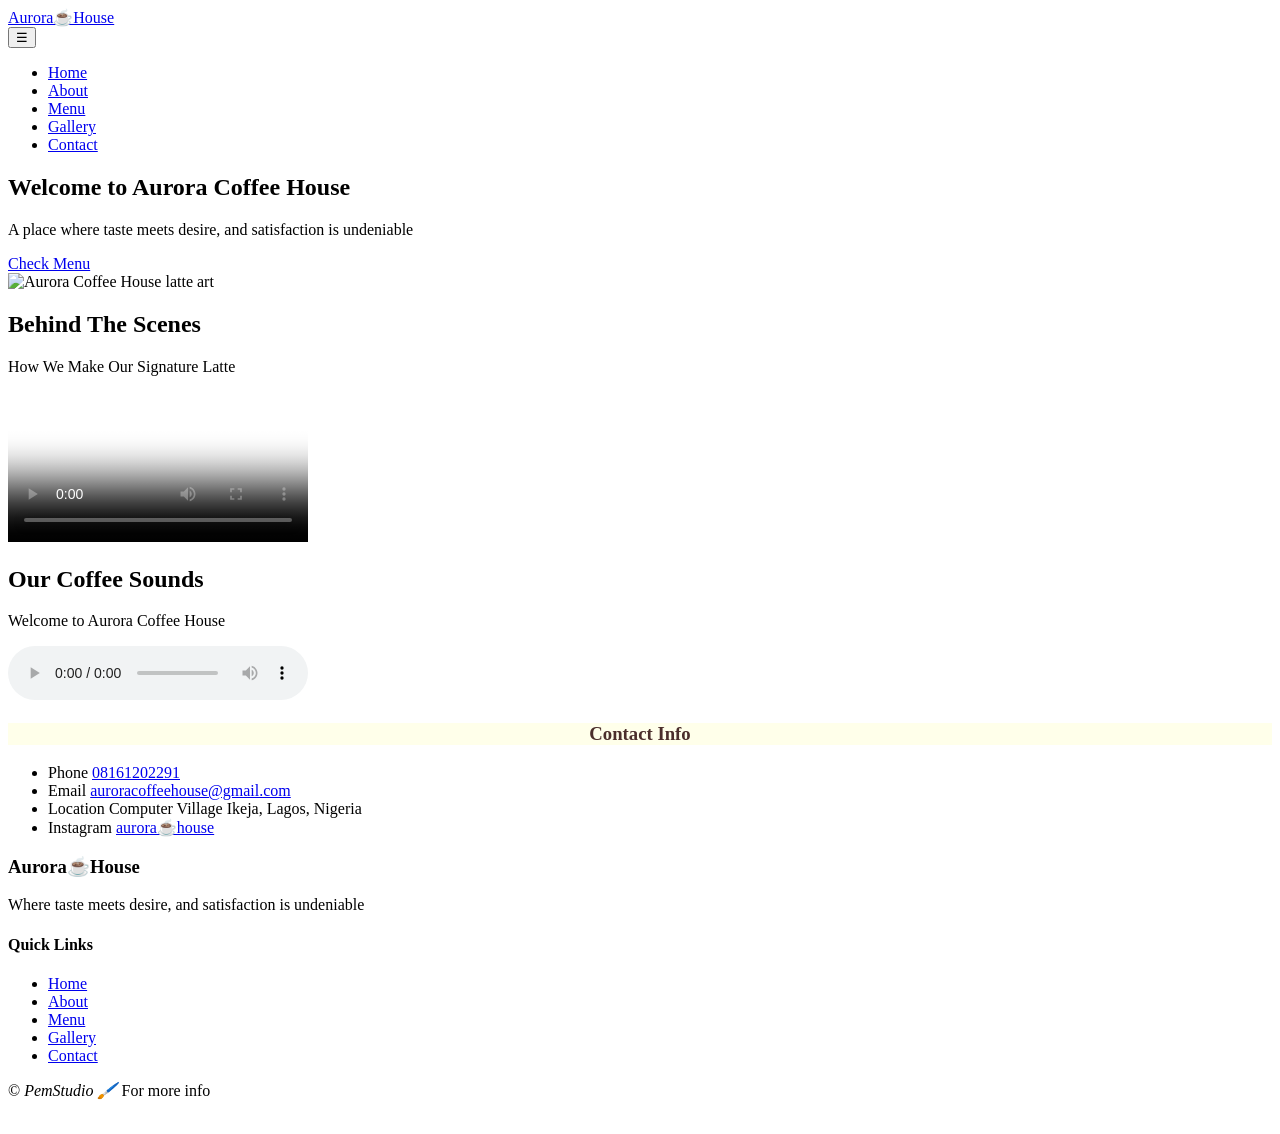
==== index.html @ 08f9f61a "Add files via upload" ====
<!DOCTYPE html>
<html lang="en">
    <head>
        <meta charset="UTF-8">
        <meta name="viewport" content="width=device-width initial-scale=1.0">
        <title>Aurora Coffee House | Welcome Page</title>
        <link rel="stylesheet" href="css/style.css">
        <link rel="stylesheet" href="css/hero.css">
        <link rel="stylesheet" href="css/media.css">
        <link rel="icon" type="image/x-icon" href="favicon.ico">
    </head>
    
    <body>
     <header class="header">
  <a href="index.html" class="logo">Aurora☕House</a>
  <nav class="nav">
    <button class="nav-toggle" aria-label="Menu">☰</button>
    <ul class="nav-list">
      <li><a href="index.html" class="active">Home</a></li>
        <li><a href="about.html">About</a></li>
        <li><a href="menu.html">Menu</a></li>
        <li><a href="gallery.html">Gallery</a></li>
        <li><a href="contact.html">Contact</a></li>
    </ul>
  </nav>
</header>
        
        <main>
            <section class="hero">
  <div class="container hero-inner">
    <div class="hero-content">
      <h1 class="hero-title">Welcome to Aurora Coffee House</h1>
      <p class="hero-tagline">A place where taste meets desire, and satisfaction is undeniable</p>
      <a href="menu.html" class="btn">Check Menu</a>
    </div>
    <div class="hero-image">
      <img src="img/hero.jpg" alt="Aurora Coffee House latte art">
    </div>
  </div>
</section>

<div class="divider"></div>

<section class="media-section">
  <div class="container">
    <h2>Behind The Scenes</h2>
    <div class="video-card">
      <p class="media-title">How We Make Our Signature Latte</p>
      <video controls poster="img/thumbnail.png" class="custom-video">
        <source src="media/video.mp4" type="video/mp4">
        Your browser does not support the video tag.
      </video>
    </div>
  </div>
</section>

<div class="divider"></div>

<section class="media-section">
  <div class="container">
    <h2>Our Coffee Sounds</h2>
    <div class="audio-card">
      <p class="media-title">Welcome to Aurora Coffee House</p>
      <audio controls class="custom-audio">
        <source src="media/audio.mp3" type="audio/mpeg">
        Your browser does not support the audio tag.
      </audio>
    </div>
  </div>
</section>

<div class="divider"></div>
            
   <section>
               <div class="contact-card">
  <h3 style="background-color: #ffffea; color: #4b2e2b; text-align: center;">Contact Info</h3>
  
  <ul class="contact-list">
    <li>
      <span class="contact-label">Phone</span>
      <a href="tel:+2348161202291">08161202291</a>
    </li>
    
    <li>
      <span class="contact-label">Email</span>
      <a href="mailto:auroracoffeehouse@gmail.com">auroracoffeehouse@gmail.com</a>
    </li>
    
    <li>
      <span class="contact-label">Location</span>
      <span>Computer Village Ikeja, Lagos, Nigeria</span>
    </li>
    
    <li>
      <span class="contact-label">Instagram</span>
         <a href="https://instagram.com/auroracoffeehouse" 
   title="Visit our Instagram page" 
   target="_blank">aurora☕house</a>
    </li>
  </ul>
</div>
</section>
            
           
        </main>
        
        <div class="divider"></div>
        
         <footer class="main-footer">
        <div class="footer-grid">
            
            <div class="footer-logo">
                <h3>Aurora☕House</h3>
                <p>Where taste meets desire, and satisfaction is undeniable</p>
            </div>
            
            <div class="footer-links">
                <h4>Quick Links</h4>
                <ul>
                     <li><a href="index.html">Home</a></li>
                    <li><a href="about.html">About</a></li>
                    <li><a href="menu.html">Menu</a></li>
                    <li><a href="gallery.html">Gallery</a></li>
                    <li><a href="contact.html">Contact</a></li>
                </ul>
            </div>
            </div>
           
        <div class="footer-bottom">
        
         <p> ©️ <em>PemStudio 🖌️</em> For more info<br><a href="https://pemstudio.com.ng" target="_blank" style="text-decoration: none; color: white;">Visit Website</a></p>
            
            </div>
            
        </footer>
        
    
     <script src="js/script.js"></script>   
    </body>
    
</html>
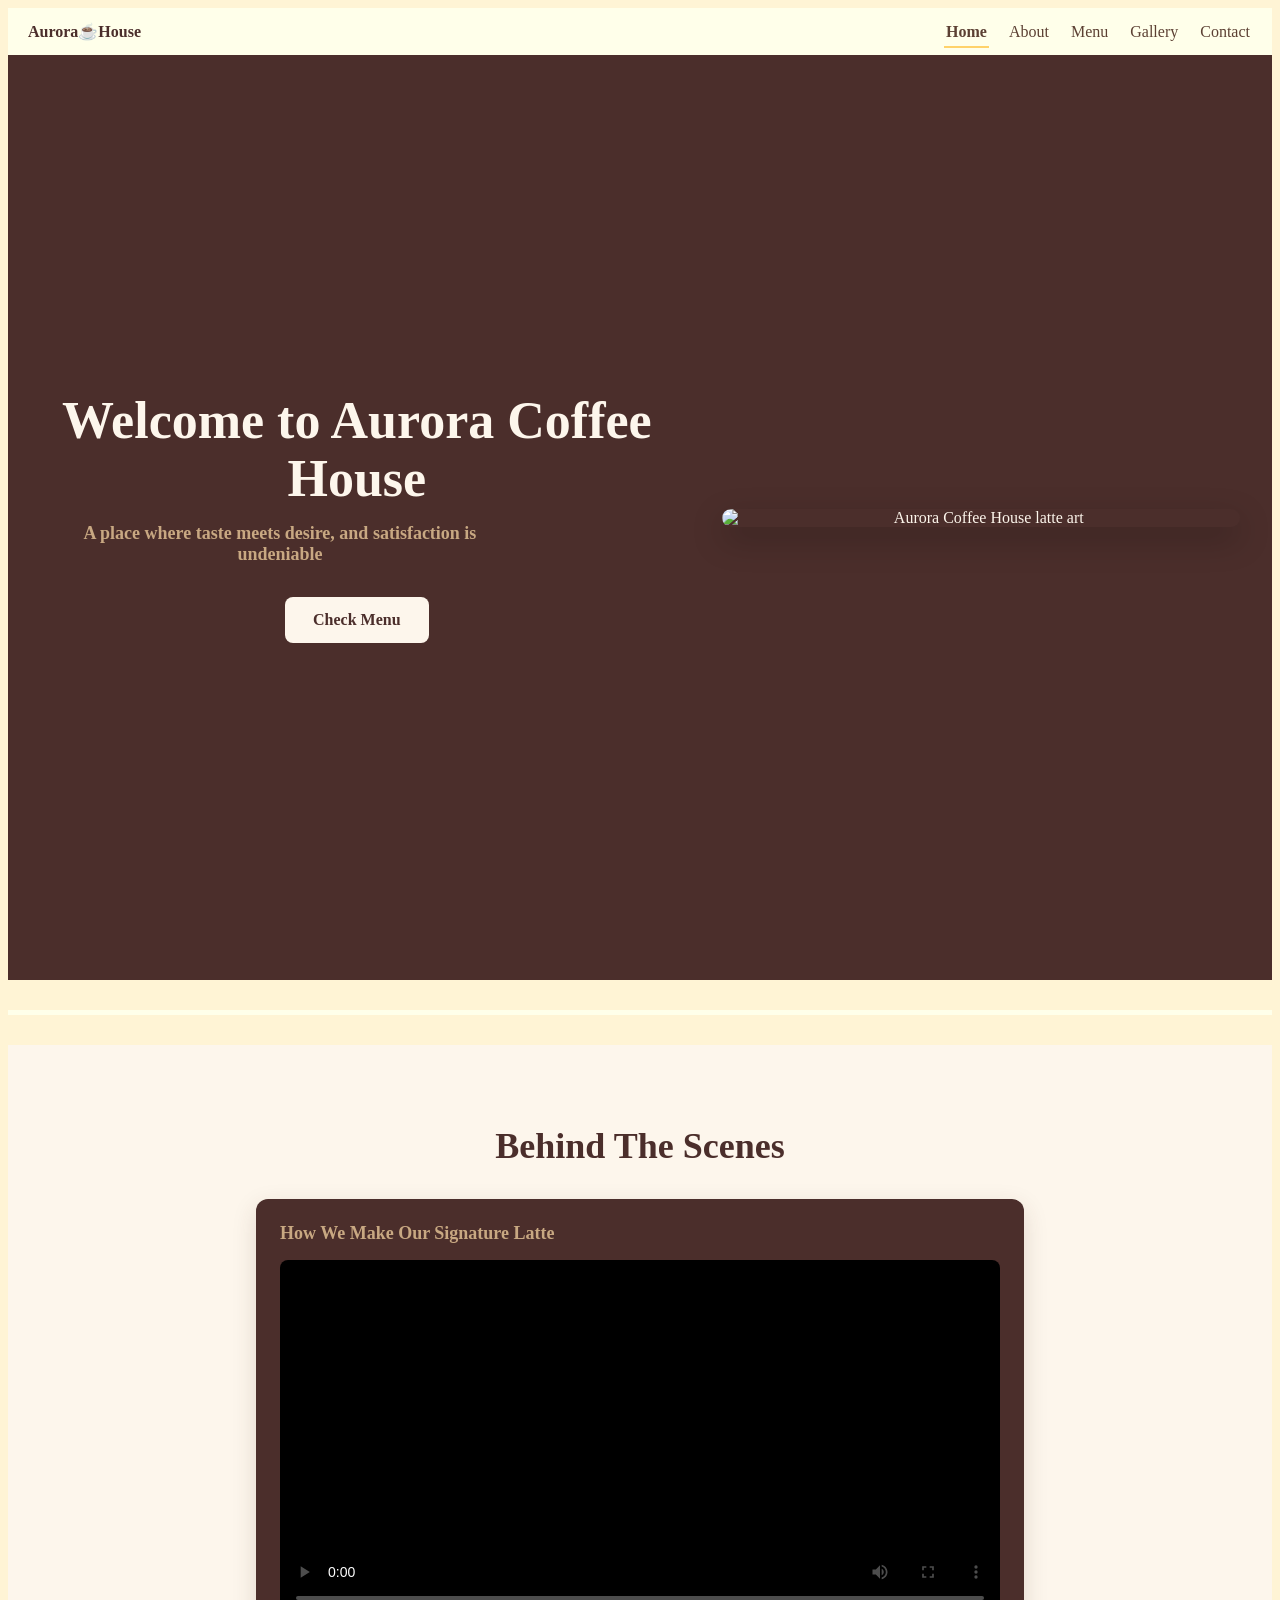
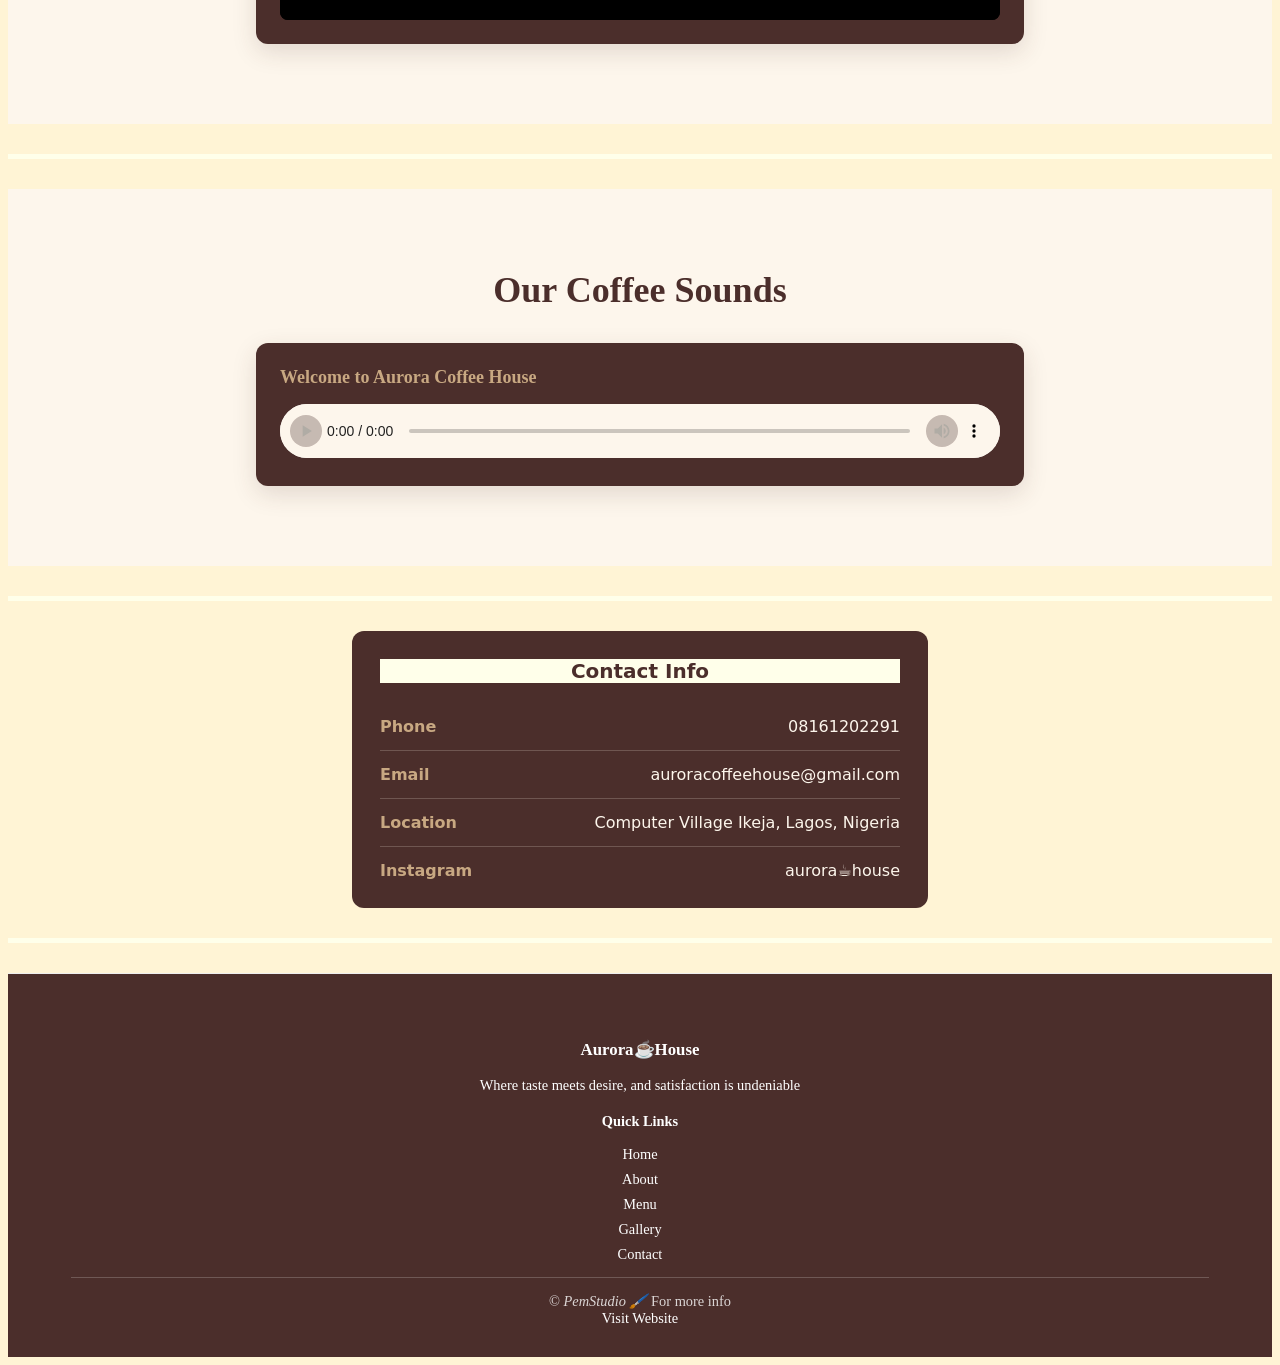
==== commit a9b837e9: "Update index.html" ====
--- a/index.html
+++ b/index.html
@@ -4,9 +4,9 @@
         <meta charset="UTF-8">
         <meta name="viewport" content="width=device-width initial-scale=1.0">
         <title>Aurora Coffee House | Welcome Page</title>
-        <link rel="stylesheet" href="css/style.css">
-        <link rel="stylesheet" href="css/hero.css">
-        <link rel="stylesheet" href="css/media.css">
+        <link rel="stylesheet" href="CSS/style.css">
+        <link rel="stylesheet" href="CSS/hero.css">
+        <link rel="stylesheet" href="CSS/media.css">
         <link rel="icon" type="image/x-icon" href="favicon.ico">
     </head>
     
@@ -135,7 +135,7 @@
         </footer>
         
     
-     <script src="js/script.js"></script>   
+     <script src="Js/script.js"></script>   
     </body>
     
 </html>
--- a/CSS/style.css
+++ b/CSS/style.css
@@ -0,0 +1,254 @@
+
+
+body {
+    background-color: #fff4d5;
+    font-family: Alice;
+}
+
+.header {
+  display: flex;
+  justify-content: space-between;
+  align-items: center;
+  padding: 14px 20px;
+  background: #ffffea;
+  color: white;
+  position: sticky;
+  top: 0;
+}
+
+.logo {
+  color: #4b2e2b;
+  text-decoration: none;
+  font-weight: 700;
+}
+
+
+.nav-list {
+  list-style: none;
+  display: flex;
+  gap: 18px;
+  margin: 0;
+  padding: 0;
+  
+}
+
+.nav-list a {
+  color: #5c4033;
+  text-decoration: none;
+  padding: 6px 2px;
+  border-bottom: 2px solid transparent;
+  transition: border-color .2s, color .2s;
+}
+
+.nav-list a.active {
+  color: #5c4033;
+  border-bottom-color: #ffd26a;
+  font-weight: 600;
+}
+
+.nav-list a:hover {
+  color: white;
+  border-bottom-color: #38bdf8;
+}
+
+.nav-toggle {
+  display: none;
+}
+
+/* mobile */
+@media (max-width: 720px) {
+  .nav-toggle { display: block; background: none; border: 0; color: #4b2e2b; font-size: 20px; }
+  .nav-list { display: none; flex-direction: column; position: absolute; right: 20px; top: 56px; background: #ffffff; padding: 12px; border-radius: 8px; }
+  .nav-list.open { display: flex; }
+}
+
+
+/* --- Footer --- */
+.main-footer {
+    text-align: center;
+    padding: 1.5rem;
+    border-top: 1px solid #eee;
+    background-color: #4b2e2b;
+    font-size: 0.9rem;
+    color: white;
+}
+
+/* --- 3. FOOTER (Blue Background) --- */
+.main-footer {
+    background-color: #4b2e2b; /* Use the primary blue color */
+    color: white; /* Default text color is white */
+    padding: 3rem 5% 1rem;
+    text-align: align;
+    
+}
+
+.footer-grid {
+    /* ... (Keep existing grid settings) ... */
+    border-bottom: 1px solid rgba(255, 255, 255, 0.2); /* Lighter divider for contrast */
+}
+
+.footer-grid h4 {
+    color: white; /* Headings are now white */
+    margin-bottom: 1rem;
+}
+
+.footer-links {
+   
+}
+
+.footer-links a {
+    color: white; /* Links are white */
+    text-decoration: none;
+    display: block;
+    margin-bottom: 8px;
+    transition: color 0.3s;
+}
+
+.footer-links a:hover {
+    color: #4b2e2b; /* Use black/dark text on hover for contrast (if needed) */
+}
+
+/* Ensure all lists in the footer grid have no bullets */
+.footer-links ul {
+    list-style: none; 
+    padding: 0;
+}
+
+.footer-bottom {
+    text-align: center;
+    font-size: 0.9rem;
+    color: rgba(255, 255, 255, 0.8); /* Slightly more prominent white */
+}
+
+@media (min-width: 768px) {
+    .footer-grid {
+        grid-template-columns: 2fr 1fr 1fr; /* Logo, Links, Social on desktop */
+    }
+}
+
+.hero-image {
+    flex: 1;
+    min-width: 300px;
+    display: flex;
+    align-items: center;
+    justify-content: flex-end;
+}
+
+/* --- Section Divider Styling --- */
+.divider {
+    width: 100%; /* Full width */
+    height: 5px; /* Slightly thinner for elegance */
+    background: #ffffea; /* Use the defined rainbow gradient */
+    margin: 30px 0; /* Generous vertical spacing for separation on desktop */
+    border: none;
+}
+
+.hero {
+    background: linear-gradient (135deg, #1a1a2e 0%, #16213e 50%, #0f3460 100%);
+    
+    color: #4b2e2b;
+    padding: 120px 0;
+    min-height: 90vh;
+    display: flex;
+    align-items: center;
+    justify-content: center;
+    text-align: center;
+}
+
+
+
+ .banner {
+    background: linear-gradient (135deg, #1a1a2e 0%, #16213e 50%, #0f3460 100%),
+    url('hero.jpg') center/cover;
+    color: #4b2e2b;
+    padding: 60px 0;
+    min-height: 25vh;
+    display: flex;
+    align-items: center;
+    justify-content: center;
+    text-align: center;
+}
+
+
+.contact-card {
+  max-width: 520px;
+  margin: 0 auto;
+  padding: 28px;
+  background: #4B2E2B;
+  color: #FDF6EC;
+  border-radius: 12px;
+  font-family: system-ui, sans-serif;
+  align-items: center;
+}
+
+.contact-card h3 {
+  margin: 0 0 20px;
+  font-size: 20px;
+  color: #FDF6EC;
+}
+
+.contact-list {
+  list-style: none;
+  margin: 0;
+  padding: 0;
+}
+
+.contact-list li {
+  display: flex;
+  justify-content: space-between;
+  align-items: center;
+  padding: 14px 0;
+  border-bottom: 1px solid rgba(253, 246, 236, 0.2); /* milk at 20% opacity */
+}
+
+.contact-list li:last-child {
+  border-bottom: none;
+  padding-bottom: 0;
+}
+
+.contact-label {
+  font-weight: 600;
+  color: #C8A882; /* that warm tan accent from focus states */
+}
+
+.contact-list a {
+  color: #FDF6EC;
+  text-decoration: none;
+  transition: opacity 0.2s;
+}
+
+.contact-list a:hover {
+  opacity: 0.8;
+  text-decoration: underline;
+}
+
+/* Mobile */
+@media (max-width: 600px) {
+  .contact-card {
+    padding: 20px 16px;
+    border-radius: 0;
+    margin: 16px 0;
+  }
+  
+  .contact-list li {
+    flex-direction: column;
+    align-items: flex-start;
+    gap: 4px;
+  }
+  
+  .social-link {
+  display: inline-flex;
+  align-items: center;
+  justify-content: center;
+  width: 44px;
+  height: 44px;
+  background: #4B2E2B;
+  color: #FDF6EC;
+  border-radius: 50%;
+  transition: background 0.2s;
+}
+
+.social-link:hover {
+  background: #C17D3C;
+}
+
--- a/CSS/hero.css
+++ b/CSS/hero.css
@@ -0,0 +1,113 @@
+/* Shared container */
+.container {
+  max-width: 1200px;
+  margin: 0 auto;
+  padding: 0 20px;
+}
+
+/* Home Page Hero */
+.hero {
+  background: #4B2E2B;
+  color: #FDF6EC;
+  padding: 80px 0;
+  min-height: 85vh;
+  display: flex;
+  align-items: center;
+}
+
+.hero-inner {
+  display: grid;
+  grid-template-columns: 1.1fr 0.9fr;
+  gap: 48px;
+  align-items: center;
+}
+
+.hero-title {
+  font-size: 52px;
+  line-height: 1.1;
+  margin: 0 0 16px;
+  color: #FDF6EC;
+}
+
+.hero-tagline {
+  color: #C8A882; /* warm tan accent you used before */
+  font-weight: 600;
+  font-size: 18px;
+  margin: 0 0 32px;
+  max-width: 480px;
+}
+
+.btn {
+  display: inline-block;
+  background: #FDF6EC;
+  color: #4B2E2B;
+  padding: 14px 28px;
+  border-radius: 8px;
+  text-decoration: none;
+  font-weight: 700;
+  transition: opacity 0.2s, transform 0.2s;
+}
+
+.btn:hover {
+  opacity: 0.9;
+  transform: translateY(-2px);
+}
+
+.hero-image img {
+  width: 100%;
+  height: auto;
+  border-radius: 12px;
+  box-shadow: 0 12px 32px rgba(0, 0, 0, 0.25);
+}
+
+/* Banner for other pages */
+.banner {
+  background: linear-gradient(rgba(75, 46, 43, 0.85), rgba(75, 46, 43, 0.85)), 
+              url('hero.jpg') center/cover no-repeat;
+  color: #FDF6EC;
+  padding: 80px 0;
+  text-align: center;
+}
+
+.banner h1 {
+  font-size: 42px;
+  margin: 0 0 12px;
+  color: #FDF6EC;
+}
+
+.banner-tagline {
+  color: #C8A882;
+  font-weight: 600;
+  font-size: 18px;
+  margin: 0;
+}
+
+/* Mobile */
+@media (max-width: 900px) {
+  .hero-inner {
+    grid-template-columns: 1fr;
+    text-align: center;
+    gap: 32px;
+  }
+  
+  .hero-title {
+    font-size: 38px;
+  }
+  
+  .hero-tagline {
+    margin: 0 auto 32px;
+  }
+  
+  .hero {
+    padding: 60px 0;
+    min-height: auto;
+  }
+  
+  .banner {
+    padding: 60px 0;
+  }
+  
+  .banner h1 {
+    font-size: 32px;
+  }
+}
--- a/CSS/media.css
+++ b/CSS/media.css
@@ -0,0 +1,72 @@
+.media-section {
+  background: #FDF6EC;
+  padding: 80px 0;
+}
+
+.media-section h2 {
+  text-align: center;
+  font-size: 36px;
+  color: #4B2E2B;
+  margin: 0 0 32px;
+}
+
+.audio-card,
+.video-card {
+  max-width: 720px;
+  margin: 0 auto;
+  background: #4B2E2B;
+  padding: 24px;
+  border-radius: 12px;
+  box-shadow: 0 8px 24px rgba(75, 46, 43, 0.15);
+}
+
+.media-title {
+  color: #C8A882;
+  font-weight: 600;
+  margin: 0 0 16px;
+  font-size: 18px;
+}
+
+/* Audio Styling */
+.custom-audio {
+  width: 100%;
+  height: 54px;
+  border-radius: 8px;
+}
+
+/* Makes the browser’s default controls fit the theme */
+.custom-audio::-webkit-media-controls-panel {
+  background-color: #FDF6EC;
+}
+
+.custom-audio::-webkit-media-controls-play-button,
+.custom-audio::-webkit-media-controls-mute-button {
+  background-color: #4B2E2B;
+  border-radius: 50%;
+}
+
+/* Video Styling */
+.custom-video {
+  width: 100%;
+  height: auto;
+  display: block;
+  border-radius: 8px;
+  background: #000; /* while loading */
+}
+
+/* Mobile */
+@media (max-width: 600px) {
+  .media-section {
+    padding: 60px 0;
+  }
+  
+  .audio-card,
+  .video-card {
+    padding: 16px;
+    border-radius: 0;
+  }
+  
+  .media-section h2 {
+    font-size: 28px;
+  }
+}
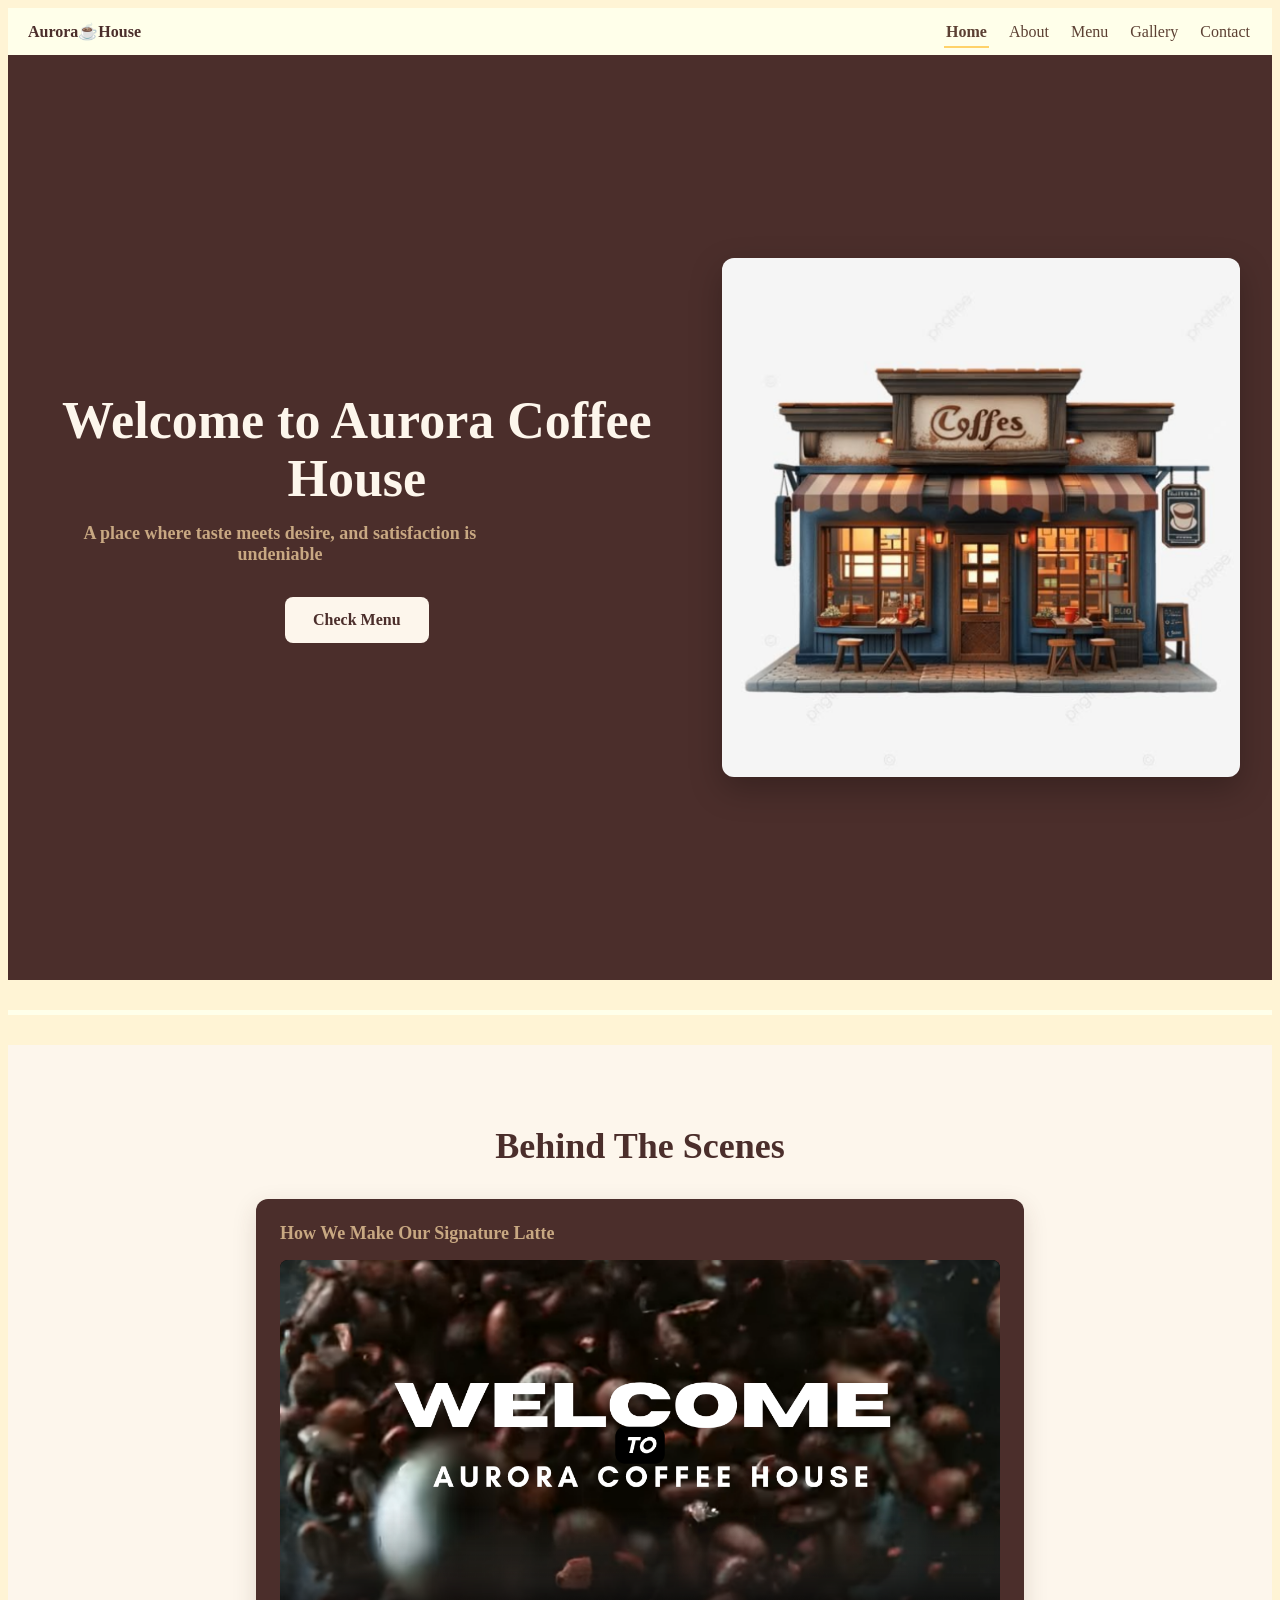
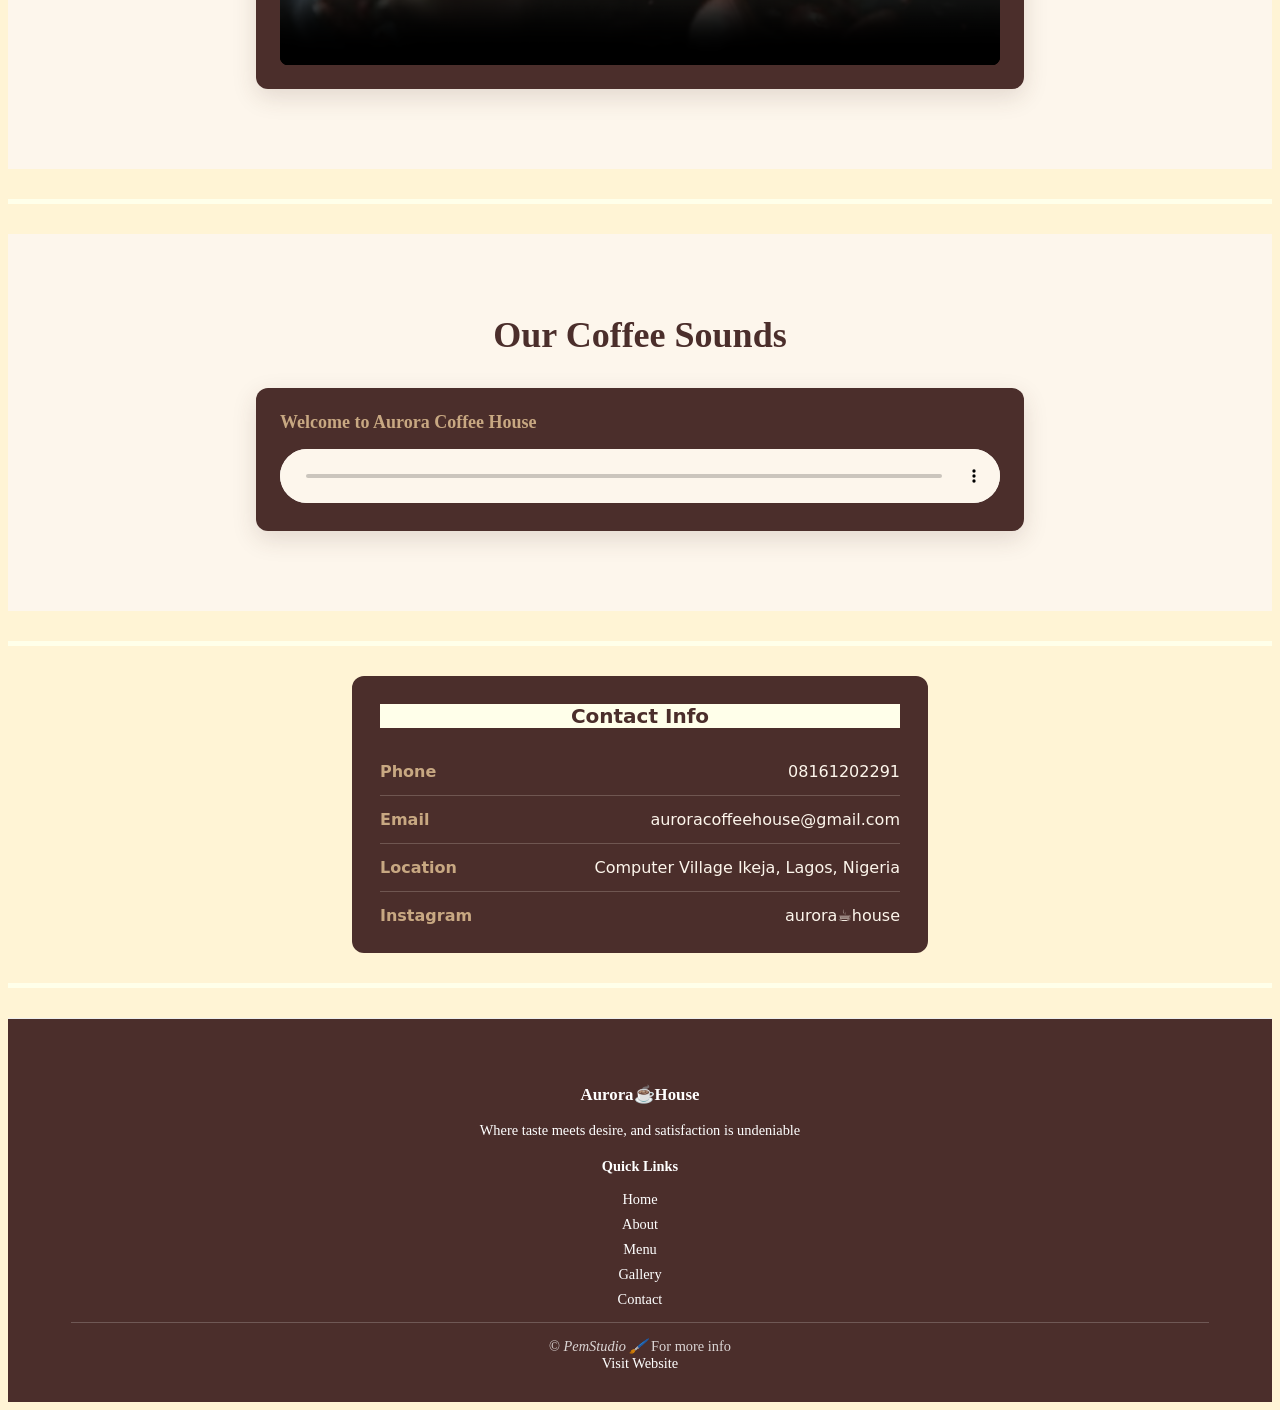
==== commit c1116495: "Update index.html" ====
--- a/index.html
+++ b/index.html
@@ -34,7 +34,7 @@
       <a href="menu.html" class="btn">Check Menu</a>
     </div>
     <div class="hero-image">
-      <img src="img/hero.jpg" alt="Aurora Coffee House latte art">
+      <img src="images/hero.jpg" alt="Aurora Coffee House latte art">
     </div>
   </div>
 </section>
@@ -46,7 +46,7 @@
     <h2>Behind The Scenes</h2>
     <div class="video-card">
       <p class="media-title">How We Make Our Signature Latte</p>
-      <video controls poster="img/thumbnail.png" class="custom-video">
+      <video controls poster="images/thumbnail.png" class="custom-video">
         <source src="media/video.mp4" type="video/mp4">
         Your browser does not support the video tag.
       </video>
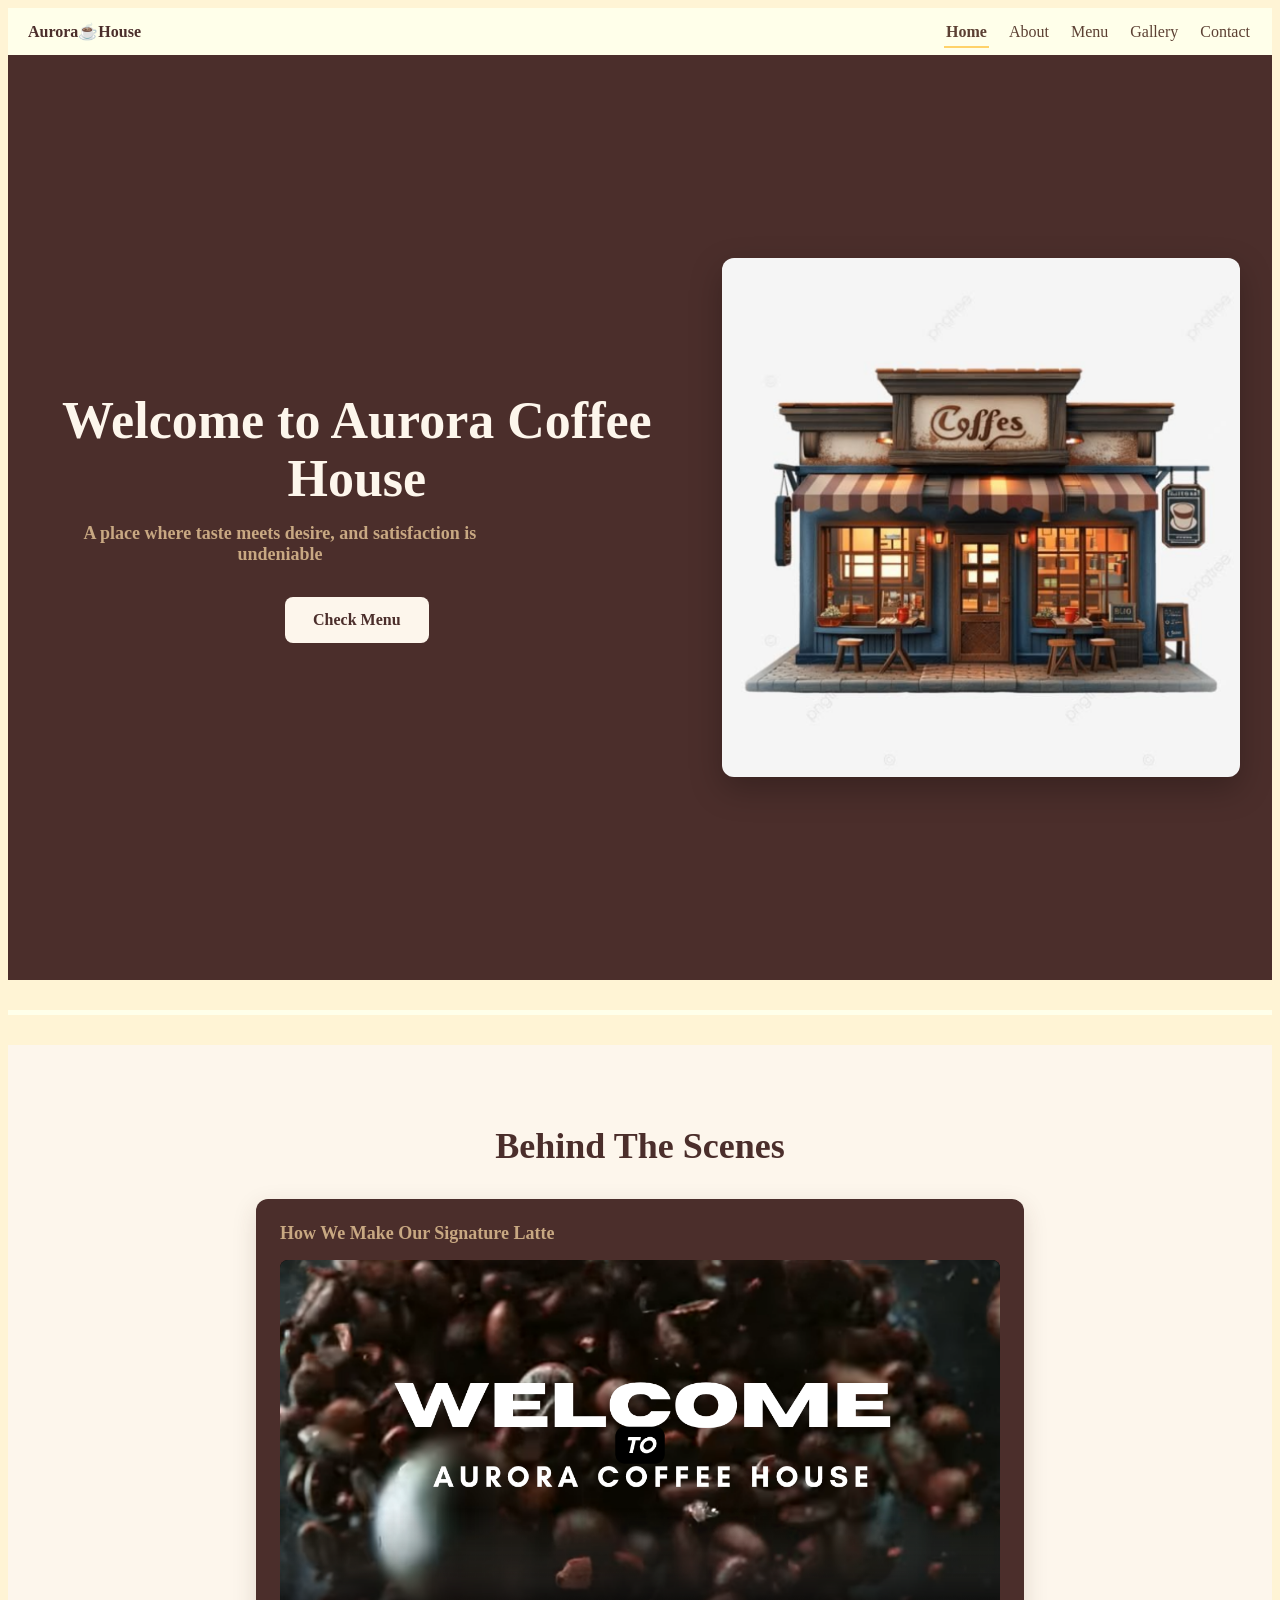
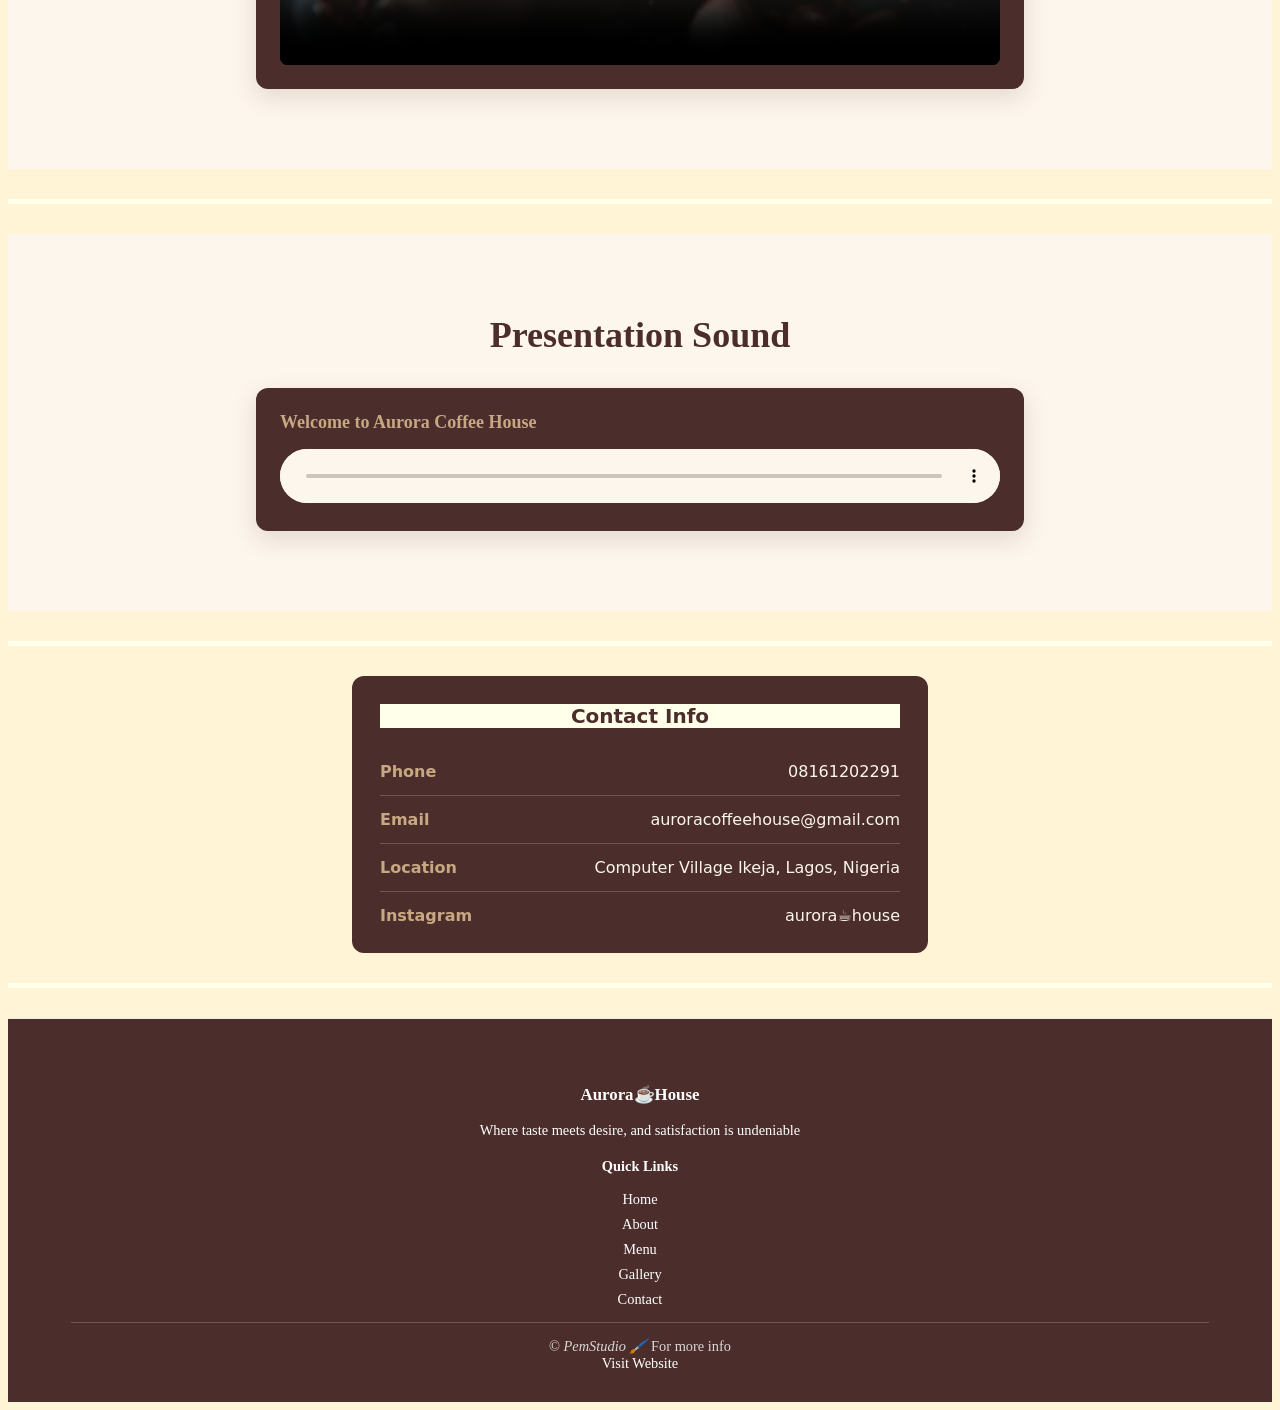
==== commit d1f951ab: "Update index.html" ====
--- a/index.html
+++ b/index.html
@@ -4,6 +4,9 @@
         <meta charset="UTF-8">
         <meta name="viewport" content="width=device-width initial-scale=1.0">
         <title>Aurora Coffee House | Welcome Page</title>
+        <meta name="title" content="Aurora ☕ House | A place where taste meets desire, and satisfaction is undeniable">
+        <meta property="og:image" content="https://aurora-ch.vercel.app/images/hero.jpg">
+        
         <link rel="stylesheet" href="CSS/style.css">
         <link rel="stylesheet" href="CSS/hero.css">
         <link rel="stylesheet" href="CSS/media.css">
@@ -58,7 +61,7 @@
 
 <section class="media-section">
   <div class="container">
-    <h2>Our Coffee Sounds</h2>
+    <h2>Presentation Sound</h2>
     <div class="audio-card">
       <p class="media-title">Welcome to Aurora Coffee House</p>
       <audio controls class="custom-audio">
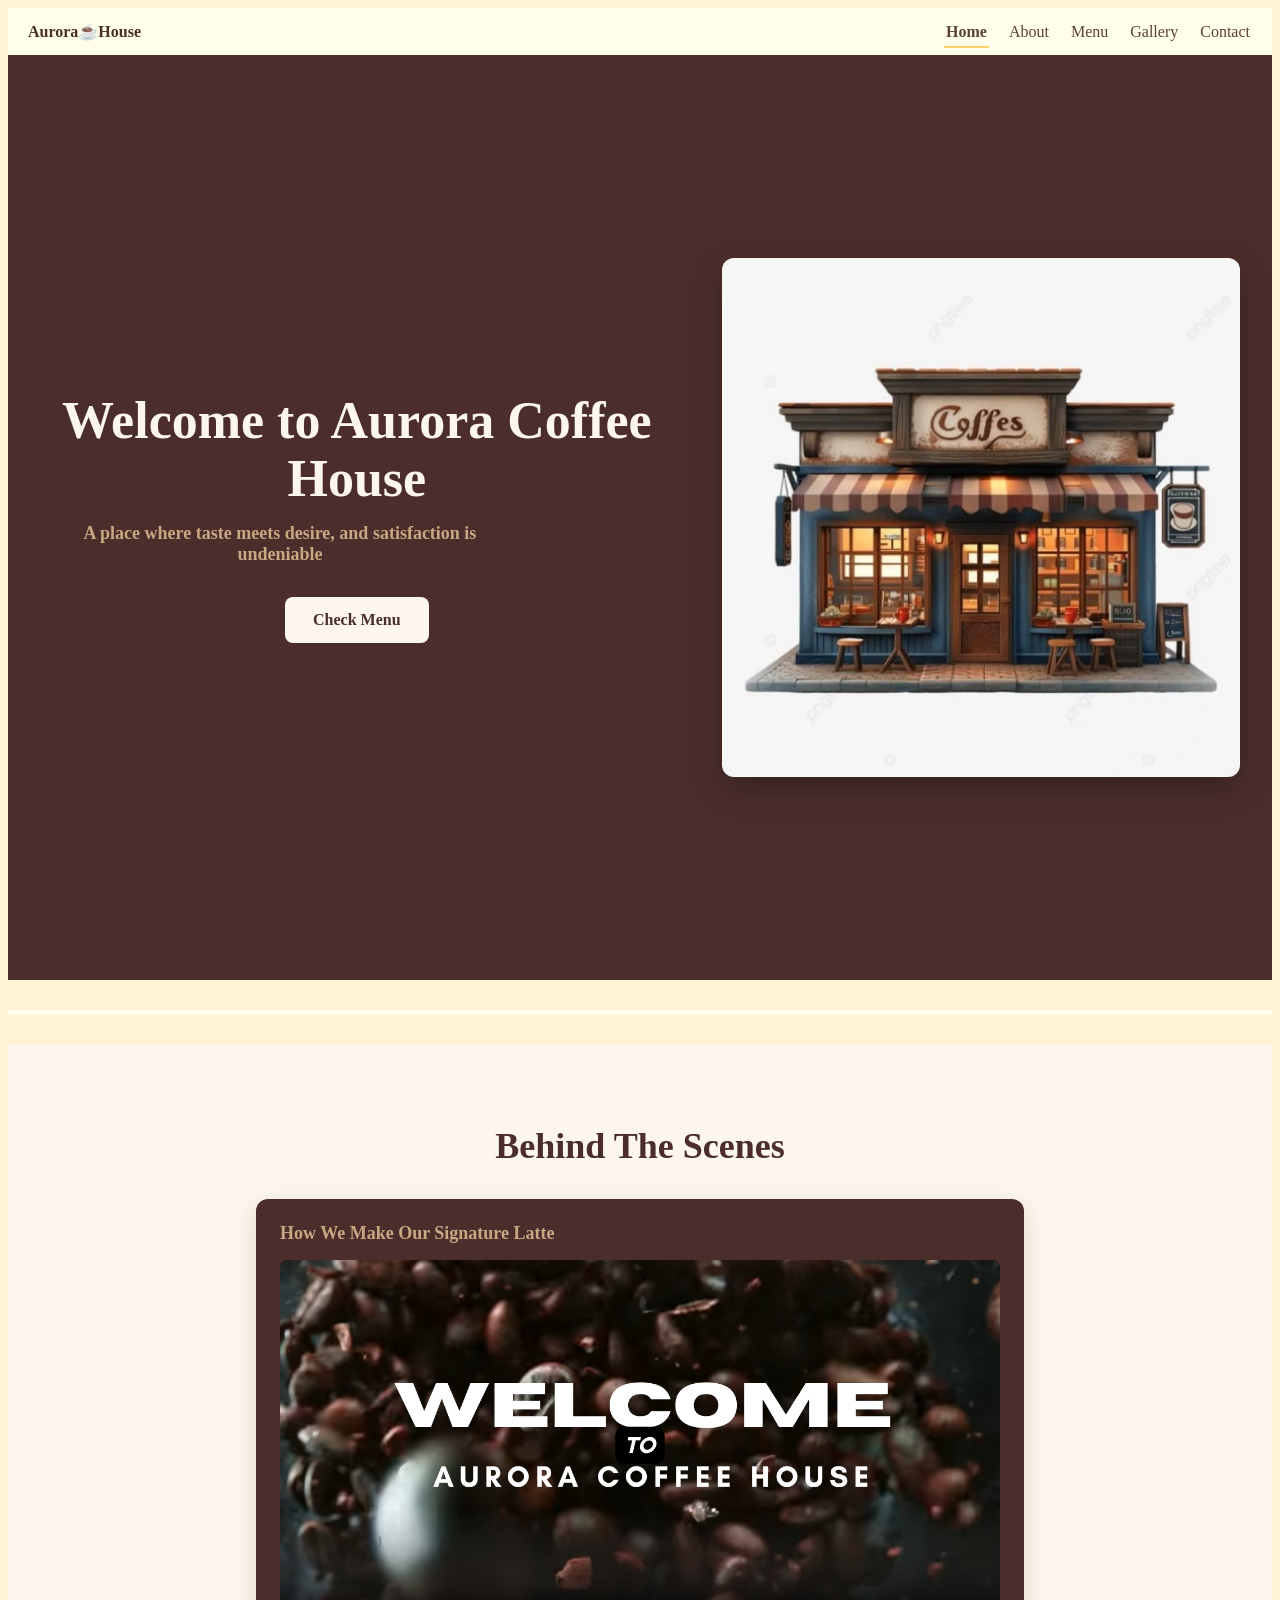
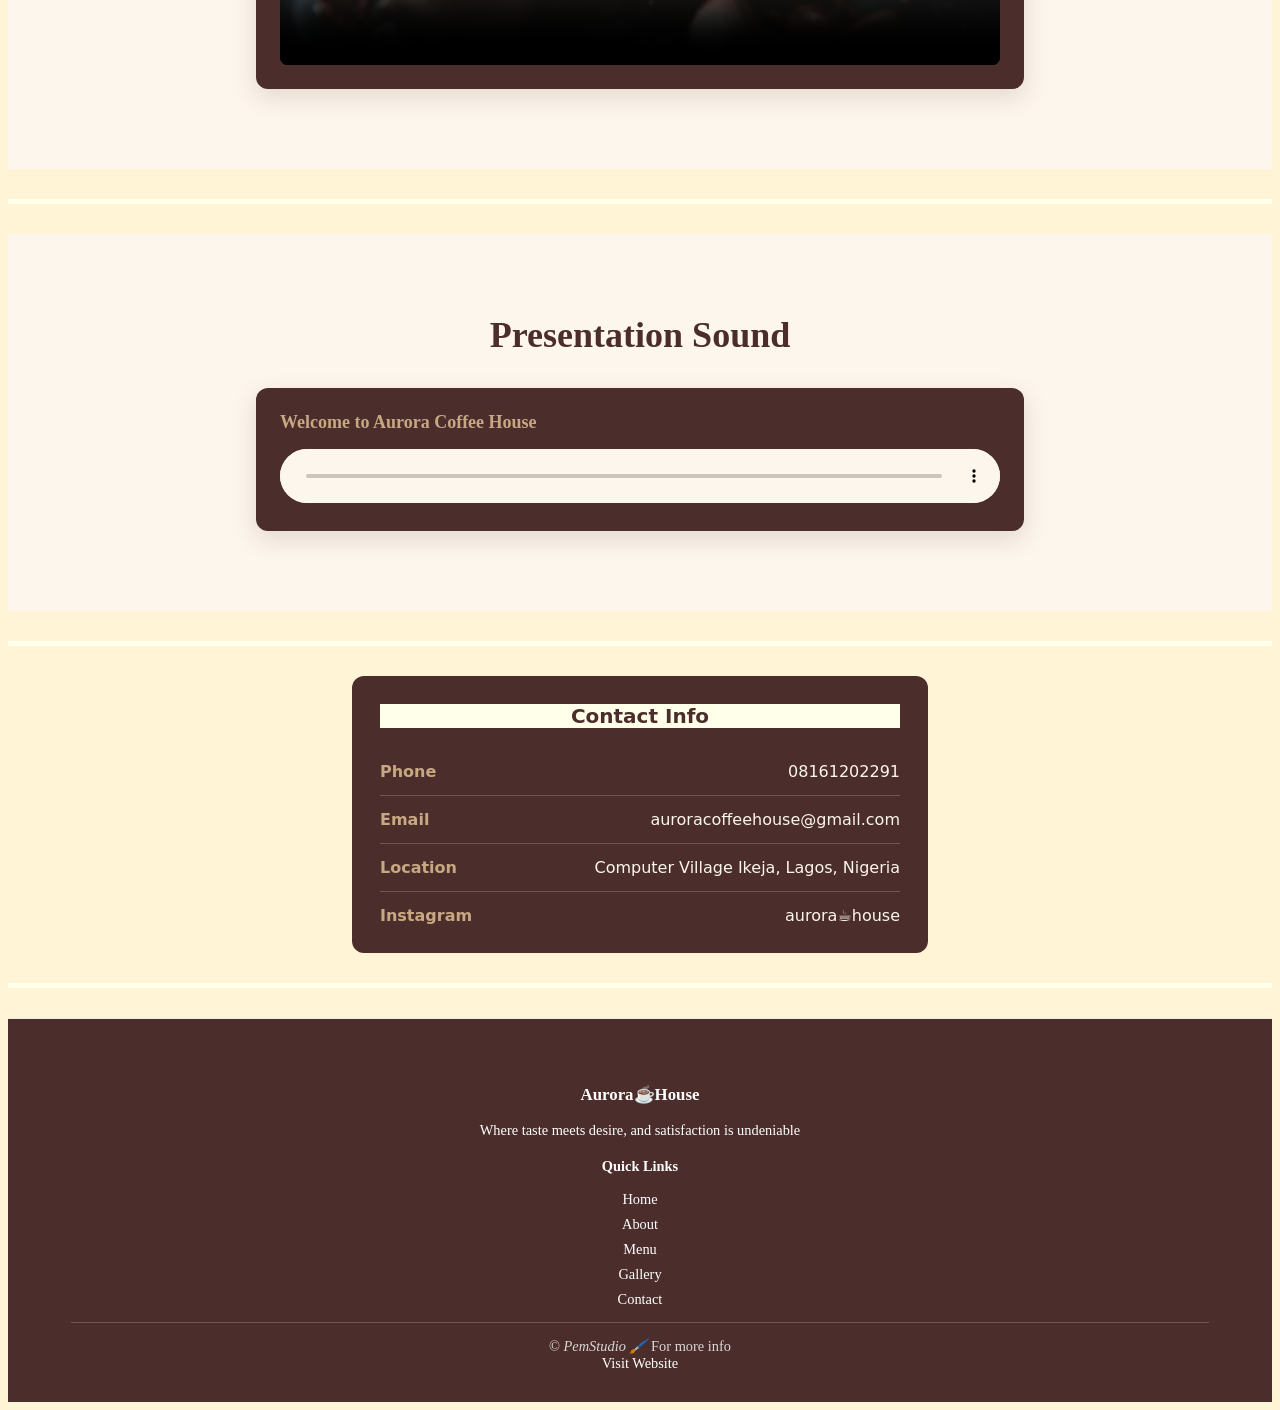
==== commit 06a231b5: "Update index.html" ====
--- a/index.html
+++ b/index.html
@@ -37,7 +37,7 @@
       <a href="menu.html" class="btn">Check Menu</a>
     </div>
     <div class="hero-image">
-      <img src="images/hero.jpg" alt="Aurora Coffee House latte art">
+      <img src="images/hero.webp" alt="Aurora Coffee House latte art">
     </div>
   </div>
 </section>
--- a/CSS/style.css
+++ b/CSS/style.css
@@ -159,7 +159,7 @@
 
  .banner {
     background: linear-gradient (135deg, #1a1a2e 0%, #16213e 50%, #0f3460 100%),
-    url('hero.jpg') center/cover;
+    url('hero.webp') center/cover;
     color: #4b2e2b;
     padding: 60px 0;
     min-height: 25vh;
